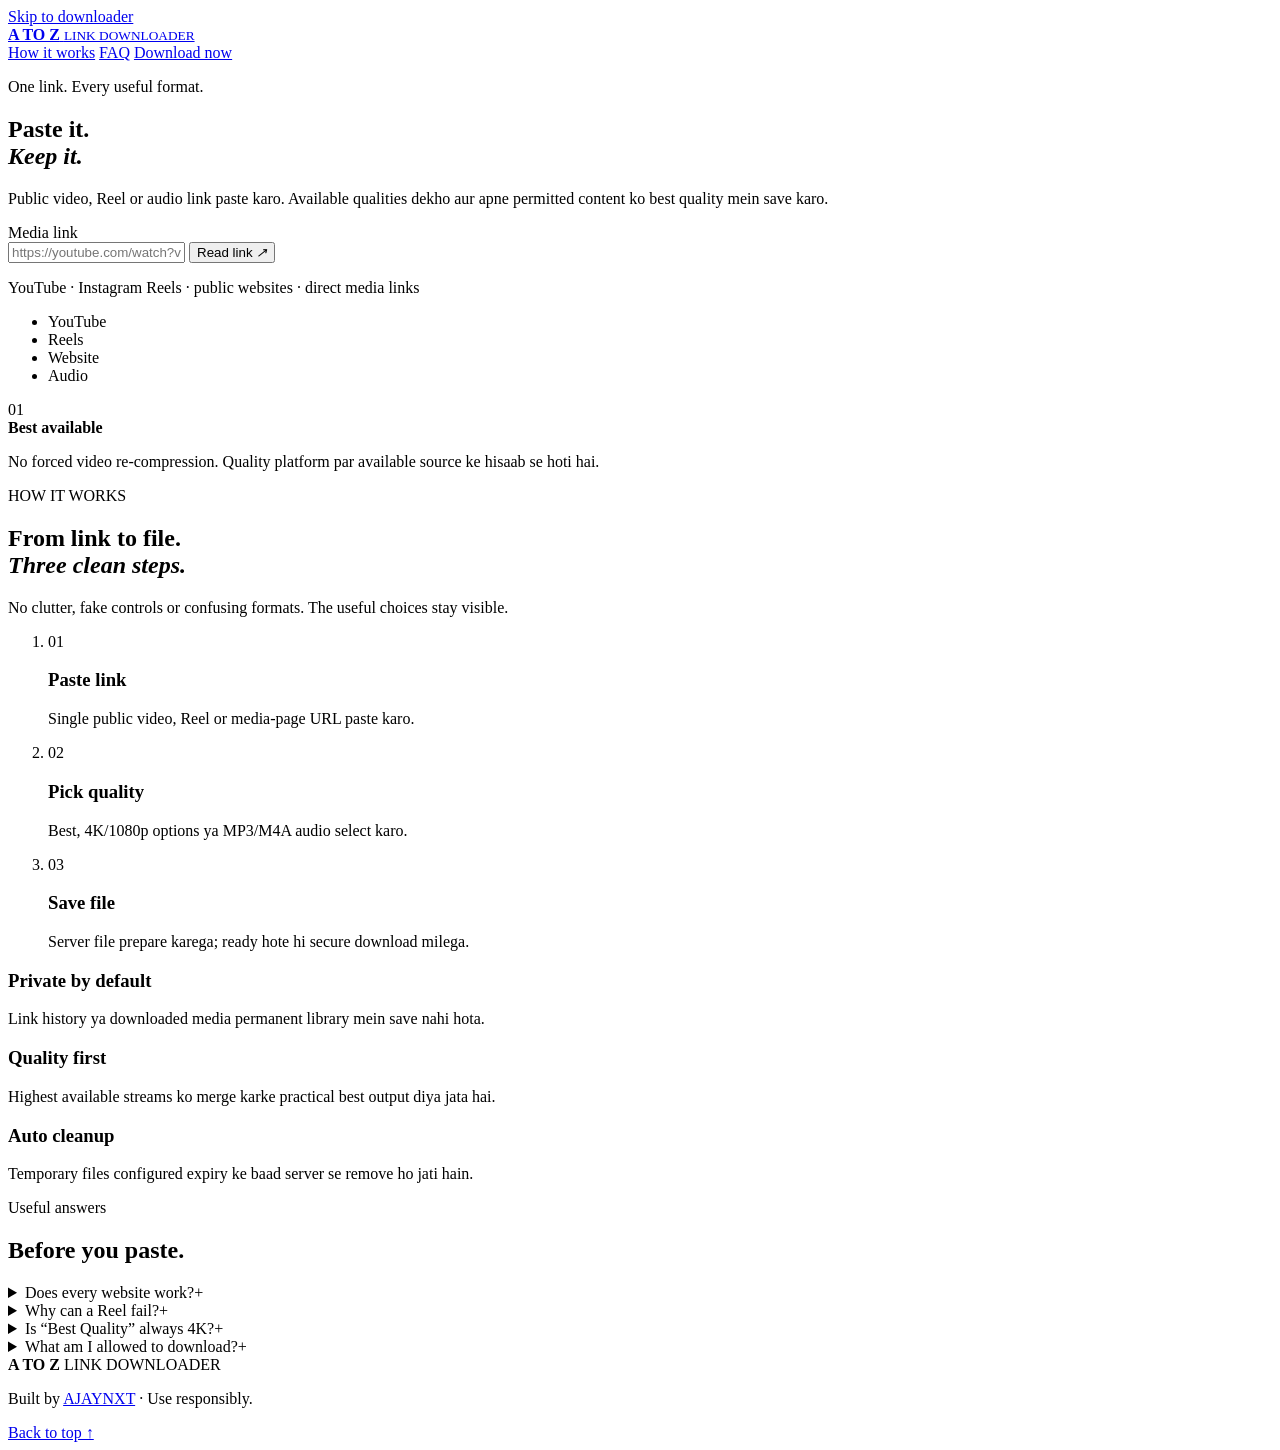
==== app/static/index.html @ 5144603d "Add files via upload" ====
<!doctype html>
<html lang="en">
  <head>
    <meta charset="utf-8">
    <meta name="viewport" content="width=device-width, initial-scale=1">
    <meta name="theme-color" content="#f4f0e8">
    <meta name="description" content="Analyze public media links and save permitted videos, Reels, or audio in the best available quality.">
    <title>A TO Z Link Downloader — Best Quality Media</title>
    <link rel="icon" href="/favicon.svg" type="image/svg+xml">
    <link rel="stylesheet" href="/styles.css">
    <script src="/app.js" defer></script>
  </head>
  <body>
    <a class="skip-link" href="#main">Skip to downloader</a>

    <header class="site-header">
      <a class="brand" href="/" aria-label="A TO Z Link Downloader home">
        <span class="brand-mark" aria-hidden="true"><span></span></span>
        <span class="brand-copy">
          <strong>A TO Z</strong>
          <small>LINK DOWNLOADER</small>
        </span>
      </a>
      <nav aria-label="Main navigation">
        <a href="#how">How it works</a>
        <a href="#faq">FAQ</a>
        <a class="nav-cta" href="#downloader">Download now</a>
      </nav>
    </header>

    <main id="main">
      <section class="hero" id="downloader">
        <div class="hero-copy">
          <p class="eyebrow"><span></span> One link. Every useful format.</p>
          <h1>Paste it.<br><em>Keep it.</em></h1>
          <p class="hero-intro">Public video, Reel or audio link paste karo. Available qualities dekho aur apne permitted content ko best quality mein save karo.</p>

          <form class="link-form" id="link-form" novalidate>
            <label for="media-url">Media link</label>
            <div class="input-shell">
              <span class="link-symbol" aria-hidden="true"></span>
              <input id="media-url" name="url" type="url" inputmode="url" autocomplete="url" maxlength="2048" placeholder="https://youtube.com/watch?v=..." required>
              <button class="analyze-button" id="analyze-button" type="submit">
                <span>Read link</span>
                <i aria-hidden="true">↗</i>
              </button>
            </div>
            <p class="field-help">YouTube · Instagram Reels · public websites · direct media links</p>
            <p class="form-error" id="form-error" role="alert" hidden></p>
          </form>

          <ul class="platform-row" aria-label="Common link types">
            <li><span class="platform-dot youtube"></span>YouTube</li>
            <li><span class="platform-dot instagram"></span>Reels</li>
            <li><span class="platform-dot web"></span>Website</li>
            <li><span class="platform-dot audio"></span>Audio</li>
          </ul>
        </div>

        <aside class="quality-note" aria-label="Quality promise">
          <span class="quality-number">01</span>
          <div>
            <strong>Best available</strong>
            <p>No forced video re-compression. Quality platform par available source ke hisaab se hoti hai.</p>
          </div>
        </aside>
      </section>

      <section class="result-section" id="result" aria-labelledby="result-title" hidden>
        <div class="section-label"><span>LINK READ</span><b></b></div>
        <div class="result-grid">
          <article class="media-card">
            <div class="thumbnail-wrap">
              <img id="media-thumbnail" alt="" referrerpolicy="no-referrer" hidden>
              <div class="thumbnail-fallback" id="thumbnail-fallback" aria-hidden="true">
                <span class="fallback-play"></span>
              </div>
              <span class="source-badge" id="source-badge">Media</span>
              <span class="duration-badge" id="duration-badge" hidden></span>
            </div>
            <div class="media-copy">
              <p id="media-creator">Public media</p>
              <h2 id="result-title">Media title</h2>
            </div>
          </article>

          <div class="quality-panel">
            <div class="panel-heading">
              <div>
                <p>CHOOSE OUTPUT</p>
                <h3>Quality &amp; format</h3>
              </div>
              <span class="quality-seal">HQ</span>
            </div>

            <div class="format-tabs" role="tablist" aria-label="Output type">
              <button id="video-tab" type="button" role="tab" aria-selected="true">Video</button>
              <button id="audio-tab" type="button" role="tab" aria-selected="false">Audio</button>
            </div>

            <div class="format-options" id="format-options" role="radiogroup" aria-label="Available qualities"></div>

            <label class="rights-check">
              <input id="rights-confirmed" type="checkbox">
              <span>I own this content or have permission to download it.</span>
            </label>

            <button class="download-button" id="download-button" type="button">
              <span>Download selected</span>
              <i aria-hidden="true">↓</i>
            </button>
            <p class="panel-error" id="download-error" role="alert" hidden></p>
          </div>
        </div>
      </section>

      <section class="job-section" id="job-section" aria-labelledby="job-title" hidden>
        <div class="job-copy">
          <p class="eyebrow"><span></span> Preparing your file</p>
          <h2 id="job-title">Best quality,<br>coming through.</h2>
        </div>
        <div class="job-status" aria-live="polite">
          <div class="job-status-head">
            <span id="job-message">Queue mein add ho gaya</span>
            <strong id="job-percent">0%</strong>
          </div>
          <progress id="job-progress" max="100" value="0">0%</progress>
          <p>Is page ko file ready hone tak open rakhein.</p>
          <a class="ready-button" id="ready-button" href="#" download hidden>
            <span>Save file</span><i aria-hidden="true">↓</i>
          </a>
        </div>
      </section>

      <section class="how-section" id="how" aria-labelledby="how-title">
        <div class="section-label light"><span>HOW IT WORKS</span><b></b></div>
        <div class="how-heading">
          <h2 id="how-title">From link to file.<br><em>Three clean steps.</em></h2>
          <p>No clutter, fake controls or confusing formats. The useful choices stay visible.</p>
        </div>
        <ol class="steps">
          <li>
            <span>01</span>
            <h3>Paste link</h3>
            <p>Single public video, Reel or media-page URL paste karo.</p>
          </li>
          <li>
            <span>02</span>
            <h3>Pick quality</h3>
            <p>Best, 4K/1080p options ya MP3/M4A audio select karo.</p>
          </li>
          <li>
            <span>03</span>
            <h3>Save file</h3>
            <p>Server file prepare karega; ready hote hi secure download milega.</p>
          </li>
        </ol>
      </section>

      <section class="trust-section" aria-label="Product principles">
        <div>
          <span class="trust-icon shield" aria-hidden="true"></span>
          <h3>Private by default</h3>
          <p>Link history ya downloaded media permanent library mein save nahi hota.</p>
        </div>
        <div>
          <span class="trust-icon spark" aria-hidden="true"></span>
          <h3>Quality first</h3>
          <p>Highest available streams ko merge karke practical best output diya jata hai.</p>
        </div>
        <div>
          <span class="trust-icon clock" aria-hidden="true"></span>
          <h3>Auto cleanup</h3>
          <p>Temporary files configured expiry ke baad server se remove ho jati hain.</p>
        </div>
      </section>

      <section class="faq-section" id="faq" aria-labelledby="faq-title">
        <div class="faq-heading">
          <p class="eyebrow"><span></span> Useful answers</p>
          <h2 id="faq-title">Before you paste.</h2>
        </div>
        <div class="faq-list">
          <details>
            <summary>Does every website work?<span>+</span></summary>
            <p>Thousands of public sites and generic embedded media can work, but private/login-only, DRM-protected, expired or platform-blocked links may not.</p>
          </details>
          <details>
            <summary>Why can a Reel fail?<span>+</span></summary>
            <p>Instagram and similar platforms frequently change access rules. A public single-Reel link works best; login-only content is intentionally not accessed.</p>
          </details>
          <details>
            <summary>Is “Best Quality” always 4K?<span>+</span></summary>
            <p>No. It selects the highest quality actually offered for that media. If the source is 1080p, the output cannot truthfully become native 4K.</p>
          </details>
          <details>
            <summary>What am I allowed to download?<span>+</span></summary>
            <p>Only content you own, have permission to use, or are otherwise legally entitled to download. Platform terms and local law still apply.</p>
          </details>
        </div>
      </section>
    </main>

    <footer>
      <div class="footer-brand">
        <strong>A TO Z</strong>
        <span>LINK DOWNLOADER</span>
      </div>
      <p>Built by <a href="https://ajaynxt.com" rel="noopener noreferrer">AJAYNXT</a> · Use responsibly.</p>
      <a href="#downloader">Back to top ↑</a>
    </footer>
  </body>
</html>
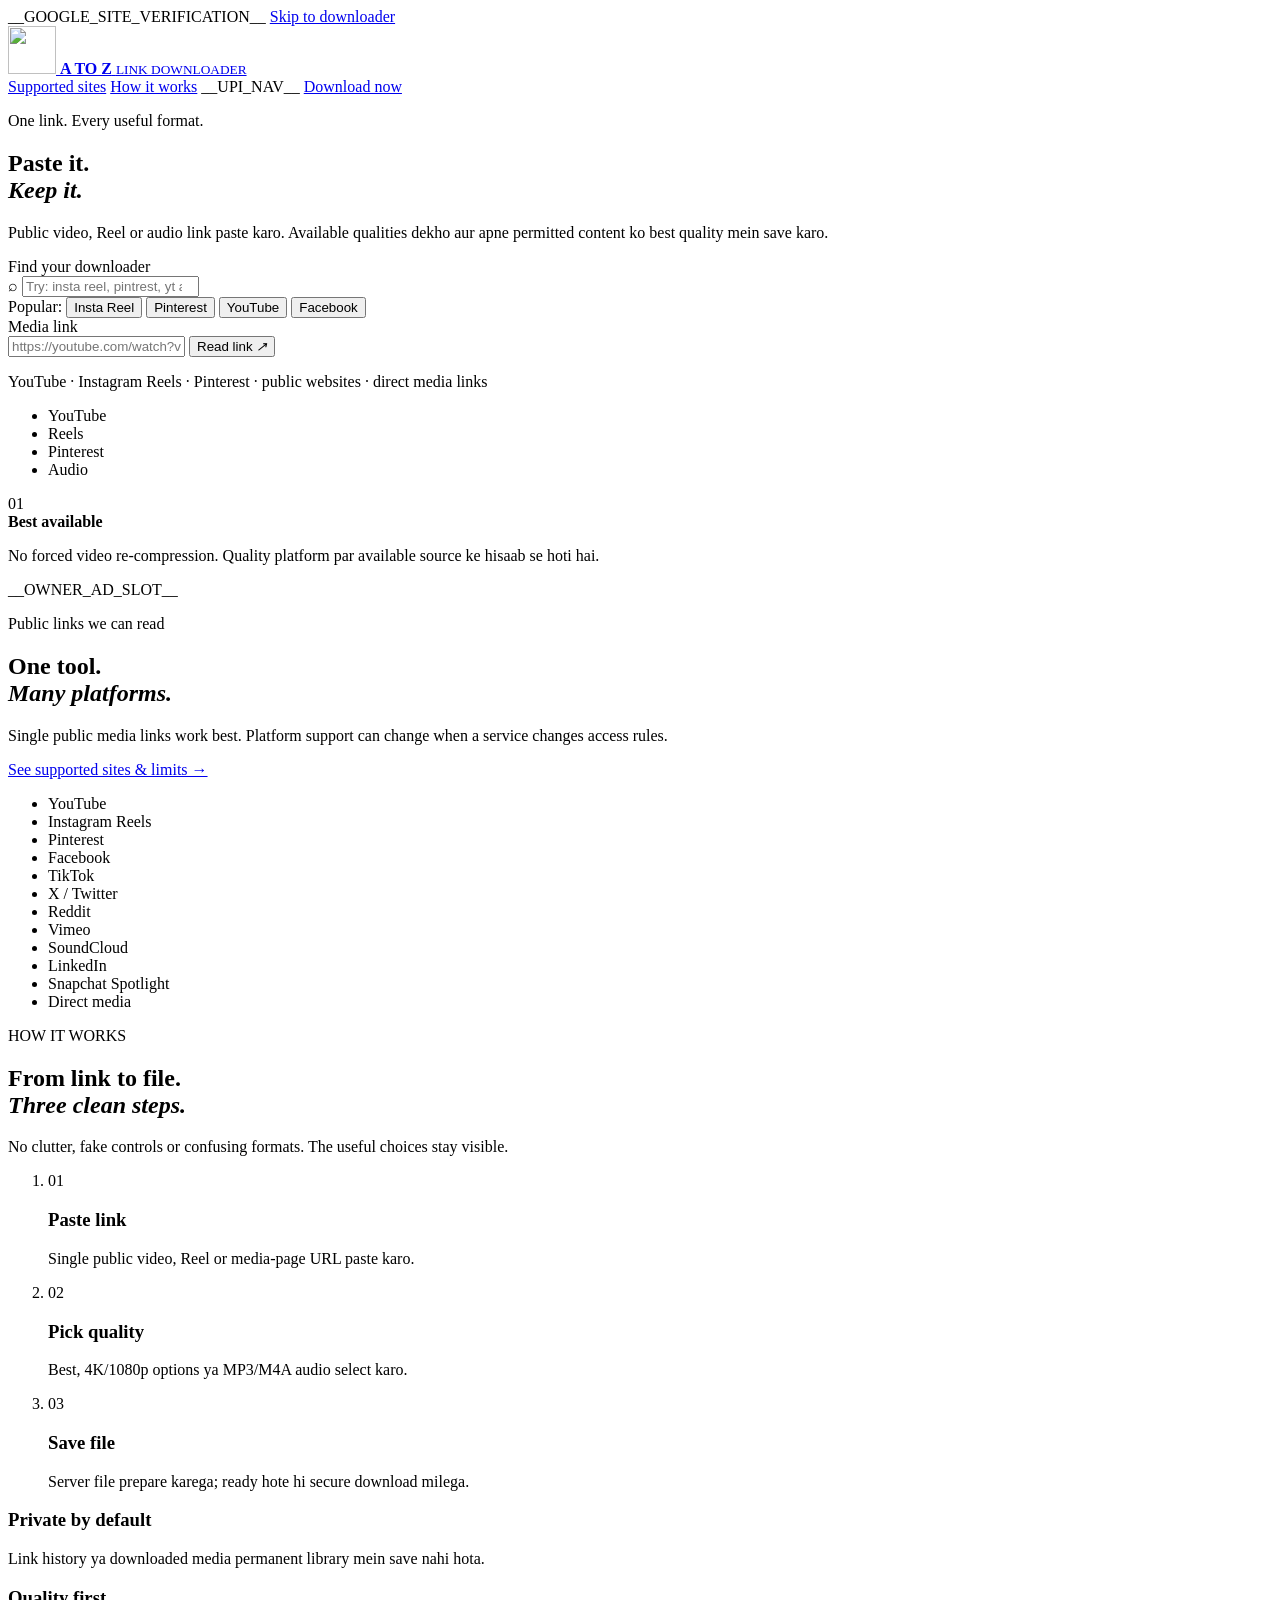
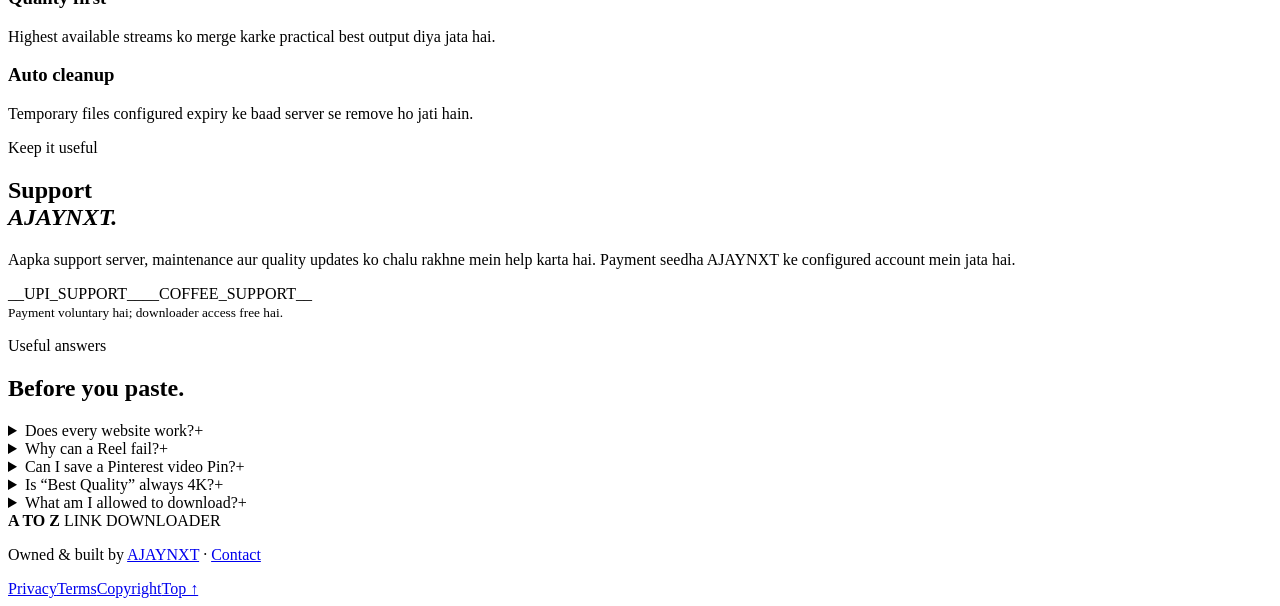
==== commit f2fee339: "Add files via upload" ====
--- a/app/static/index.html
+++ b/app/static/index.html
@@ -1,29 +1,50 @@
 <!doctype html>
-<html lang="en">
+<html lang="en-IN">
   <head>
     <meta charset="utf-8">
     <meta name="viewport" content="width=device-width, initial-scale=1">
     <meta name="theme-color" content="#f4f0e8">
-    <meta name="description" content="Analyze public media links and save permitted videos, Reels, or audio in the best available quality.">
-    <title>A TO Z Link Downloader — Best Quality Media</title>
+    <meta name="description" content="Save permitted public videos, Pinterest Pins, Reels and audio in the best available quality with AJAYNXT's free A TO Z Link Downloader.">
+    <meta name="robots" content="index,follow,max-image-preview:large,max-snippet:-1,max-video-preview:-1">
+    <meta name="author" content="AJAYNXT">
+    <meta name="application-name" content="A TO Z Link Downloader">
+    __GOOGLE_SITE_VERIFICATION__
+    <link rel="canonical" href="__CANONICAL_URL__">
+    <link rel="alternate" hreflang="en-IN" href="__CANONICAL_URL__">
+    <link rel="alternate" hreflang="x-default" href="__CANONICAL_URL__">
+    <meta property="og:type" content="website">
+    <meta property="og:site_name" content="A TO Z Link Downloader">
+    <meta property="og:title" content="A TO Z Link Downloader – Video, Reel &amp; Audio">
+    <meta property="og:description" content="One public link. Best available permitted video or audio quality.">
+    <meta property="og:url" content="__CANONICAL_URL__">
+    <meta property="og:image" content="__PUBLIC_BASE_URL__/social-cover.png">
+    <meta property="og:image:width" content="1200">
+    <meta property="og:image:height" content="630">
+    <meta name="twitter:card" content="summary_large_image">
+    <meta name="twitter:title" content="A TO Z Link Downloader by AJAYNXT">
+    <meta name="twitter:description" content="Save permitted public videos, Reels and audio in the best available quality.">
+    <meta name="twitter:image" content="__PUBLIC_BASE_URL__/social-cover.png">
+    <title>A TO Z Link Downloader – Video, Reel &amp; Audio | AJAYNXT</title>
     <link rel="icon" href="/favicon.svg" type="image/svg+xml">
     <link rel="stylesheet" href="/styles.css">
     <script src="/app.js" defer></script>
+    <script type="application/ld+json">__SCHEMA_JSON__</script>
   </head>
   <body>
     <a class="skip-link" href="#main">Skip to downloader</a>
 
     <header class="site-header">
       <a class="brand" href="/" aria-label="A TO Z Link Downloader home">
-        <span class="brand-mark" aria-hidden="true"><span></span></span>
+        <span class="brand-mark" aria-hidden="true"><img src="/ajaynxt-panther-logo.jpeg" alt="" width="48" height="48"></span>
         <span class="brand-copy">
           <strong>A TO Z</strong>
           <small>LINK DOWNLOADER</small>
         </span>
       </a>
       <nav aria-label="Main navigation">
+        <a href="/supported-sites">Supported sites</a>
         <a href="#how">How it works</a>
-        <a href="#faq">FAQ</a>
+        __UPI_NAV__
         <a class="nav-cta" href="#downloader">Download now</a>
       </nav>
     </header>
@@ -34,6 +55,23 @@
           <p class="eyebrow"><span></span> One link. Every useful format.</p>
           <h1>Paste it.<br><em>Keep it.</em></h1>
           <p class="hero-intro">Public video, Reel or audio link paste karo. Available qualities dekho aur apne permitted content ko best quality mein save karo.</p>
+
+          <div class="service-finder" aria-labelledby="service-finder-label">
+            <label id="service-finder-label" for="service-query">Find your downloader</label>
+            <div class="service-search-shell">
+              <span aria-hidden="true">⌕</span>
+              <input id="service-query" type="search" role="combobox" autocomplete="off" spellcheck="false" aria-autocomplete="list" aria-controls="service-suggestions" aria-expanded="false" placeholder="Try: insta reel, pintrest, yt audio…">
+            </div>
+            <div class="service-suggestions" id="service-suggestions" role="listbox" aria-label="Matching downloader suggestions" hidden></div>
+            <div class="popular-searches" aria-label="Popular searches">
+              <span>Popular:</span>
+              <button type="button" data-service-key="instagram">Insta Reel</button>
+              <button type="button" data-service-key="pinterest">Pinterest</button>
+              <button type="button" data-service-key="youtube">YouTube</button>
+              <button type="button" data-service-key="facebook">Facebook</button>
+            </div>
+            <p class="service-selected" id="service-selected" role="status" hidden></p>
+          </div>
 
           <form class="link-form" id="link-form" novalidate>
             <label for="media-url">Media link</label>
@@ -45,14 +83,14 @@
                 <i aria-hidden="true">↗</i>
               </button>
             </div>
-            <p class="field-help">YouTube · Instagram Reels · public websites · direct media links</p>
+            <p class="field-help">YouTube · Instagram Reels · Pinterest · public websites · direct media links</p>
             <p class="form-error" id="form-error" role="alert" hidden></p>
           </form>
 
           <ul class="platform-row" aria-label="Common link types">
             <li><span class="platform-dot youtube"></span>YouTube</li>
             <li><span class="platform-dot instagram"></span>Reels</li>
-            <li><span class="platform-dot web"></span>Website</li>
+            <li><span class="platform-dot web"></span>Pinterest</li>
             <li><span class="platform-dot audio"></span>Audio</li>
           </ul>
         </div>
@@ -64,6 +102,22 @@
             <p>No forced video re-compression. Quality platform par available source ke hisaab se hoti hai.</p>
           </div>
         </aside>
+      </section>
+
+      __OWNER_AD_SLOT__
+
+      <section class="platform-section" aria-labelledby="platform-title">
+        <div class="platform-heading">
+          <p class="eyebrow"><span></span> Public links we can read</p>
+          <h2 id="platform-title">One tool.<br><em>Many platforms.</em></h2>
+          <p>Single public media links work best. Platform support can change when a service changes access rules.</p>
+          <a href="/supported-sites">See supported sites &amp; limits →</a>
+        </div>
+        <ul class="platform-cloud">
+          <li>YouTube</li><li>Instagram Reels</li><li>Pinterest</li><li>Facebook</li>
+          <li>TikTok</li><li>X / Twitter</li><li>Reddit</li><li>Vimeo</li>
+          <li>SoundCloud</li><li>LinkedIn</li><li>Snapchat Spotlight</li><li>Direct media</li>
+        </ul>
       </section>
 
       <section class="result-section" id="result" aria-labelledby="result-title" hidden>
@@ -175,6 +229,18 @@
         </div>
       </section>
 
+      <section class="support-section" id="support" aria-labelledby="support-title">
+        <div>
+          <p class="eyebrow"><span></span> Keep it useful</p>
+          <h2 id="support-title">Support<br><em>AJAYNXT.</em></h2>
+        </div>
+        <div class="support-card">
+          <p>Aapka support server, maintenance aur quality updates ko chalu rakhne mein help karta hai. Payment seedha AJAYNXT ke configured account mein jata hai.</p>
+          <div class="support-actions">__UPI_SUPPORT____COFFEE_SUPPORT__</div>
+          <small>Payment voluntary hai; downloader access free hai.</small>
+        </div>
+      </section>
+
       <section class="faq-section" id="faq" aria-labelledby="faq-title">
         <div class="faq-heading">
           <p class="eyebrow"><span></span> Useful answers</p>
@@ -188,6 +254,10 @@
           <details>
             <summary>Why can a Reel fail?<span>+</span></summary>
             <p>Instagram and similar platforms frequently change access rules. A public single-Reel link works best; login-only content is intentionally not accessed.</p>
+          </details>
+          <details>
+            <summary>Can I save a Pinterest video Pin?<span>+</span></summary>
+            <p>A public single-Pin URL can work when the Pin exposes downloadable media. Private boards, login-only Pins and whole-board downloads are not supported.</p>
           </details>
           <details>
             <summary>Is “Best Quality” always 4K?<span>+</span></summary>
@@ -206,8 +276,8 @@
         <strong>A TO Z</strong>
         <span>LINK DOWNLOADER</span>
       </div>
-      <p>Built by <a href="https://ajaynxt.com" rel="noopener noreferrer">AJAYNXT</a> · Use responsibly.</p>
-      <a href="#downloader">Back to top ↑</a>
+      <p>Owned &amp; built by <a href="https://ajaynxt.com" rel="noopener noreferrer">AJAYNXT</a> · <a href="mailto:__CONTACT_EMAIL__">Contact</a></p>
+      <nav class="footer-links" aria-label="Legal links"><a href="/privacy">Privacy</a><a href="/terms">Terms</a><a href="/copyright">Copyright</a><a href="#downloader">Top ↑</a></nav>
     </footer>
   </body>
 </html>
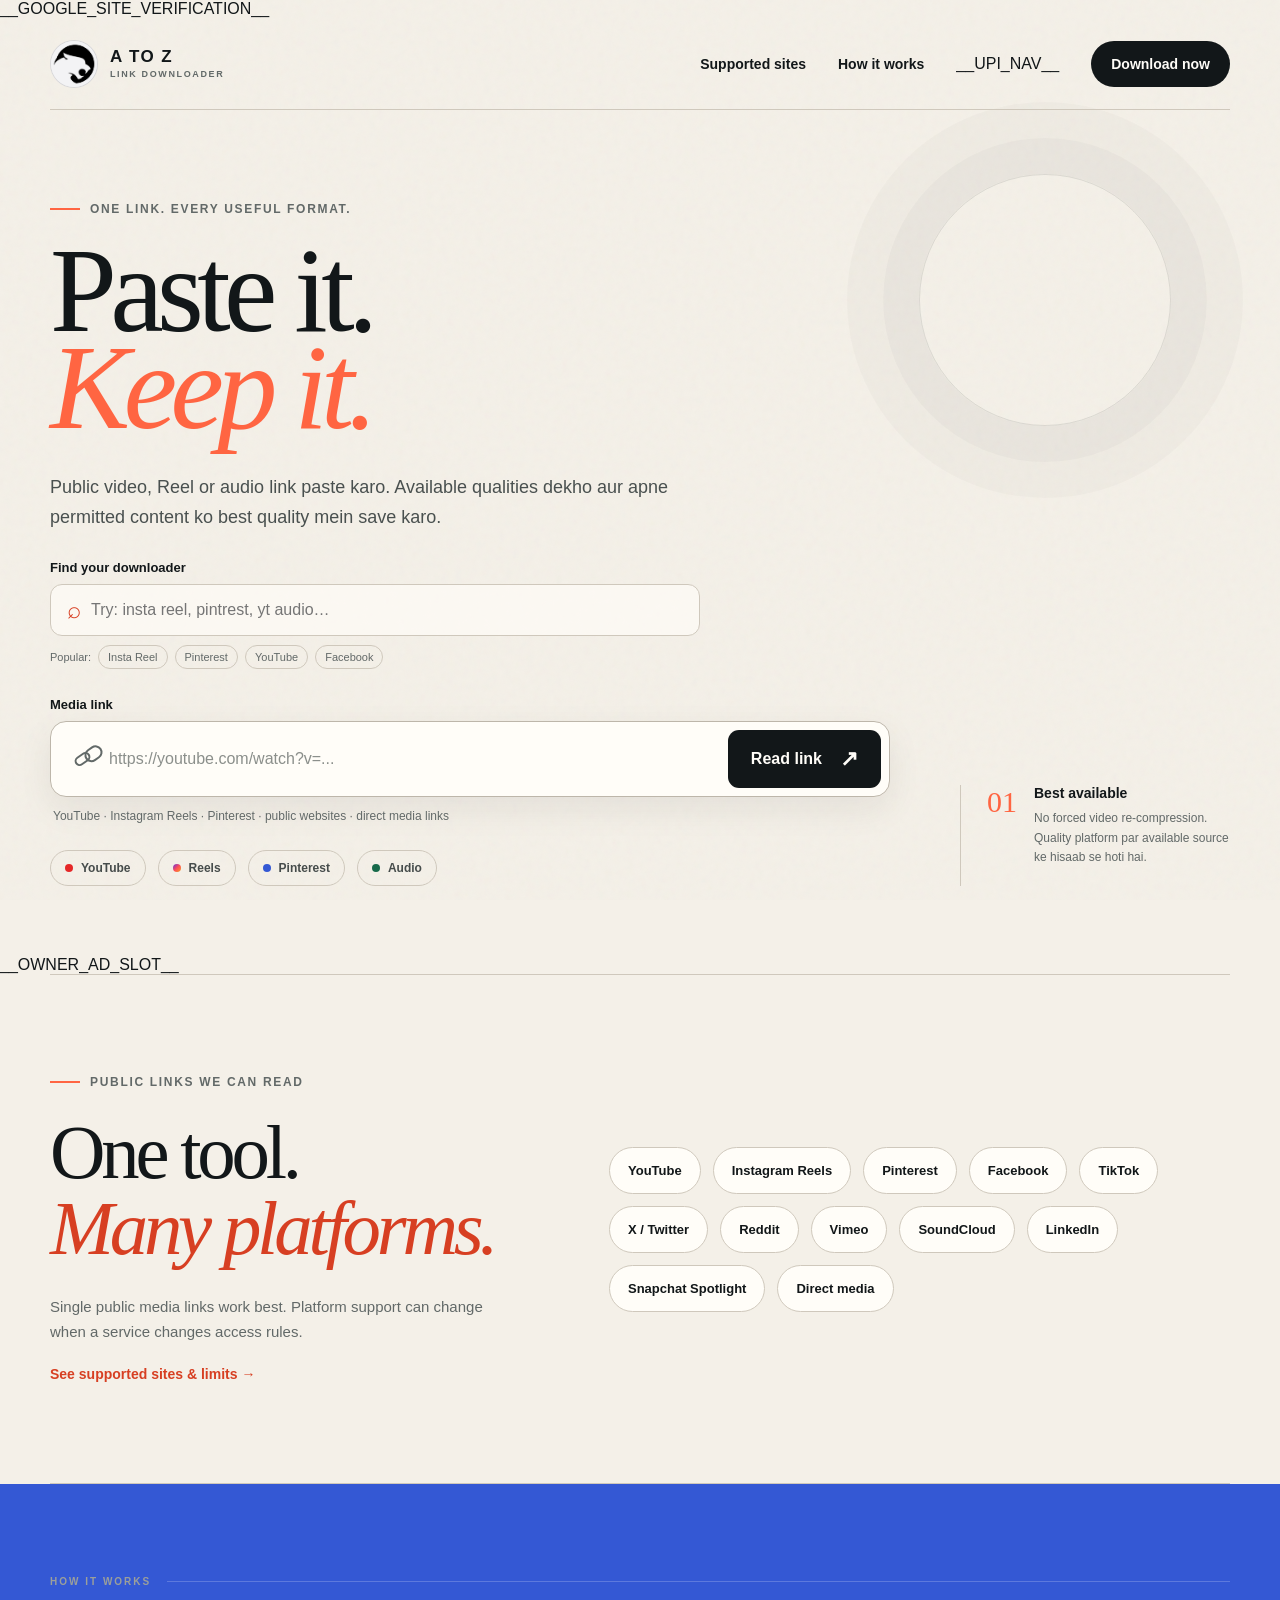
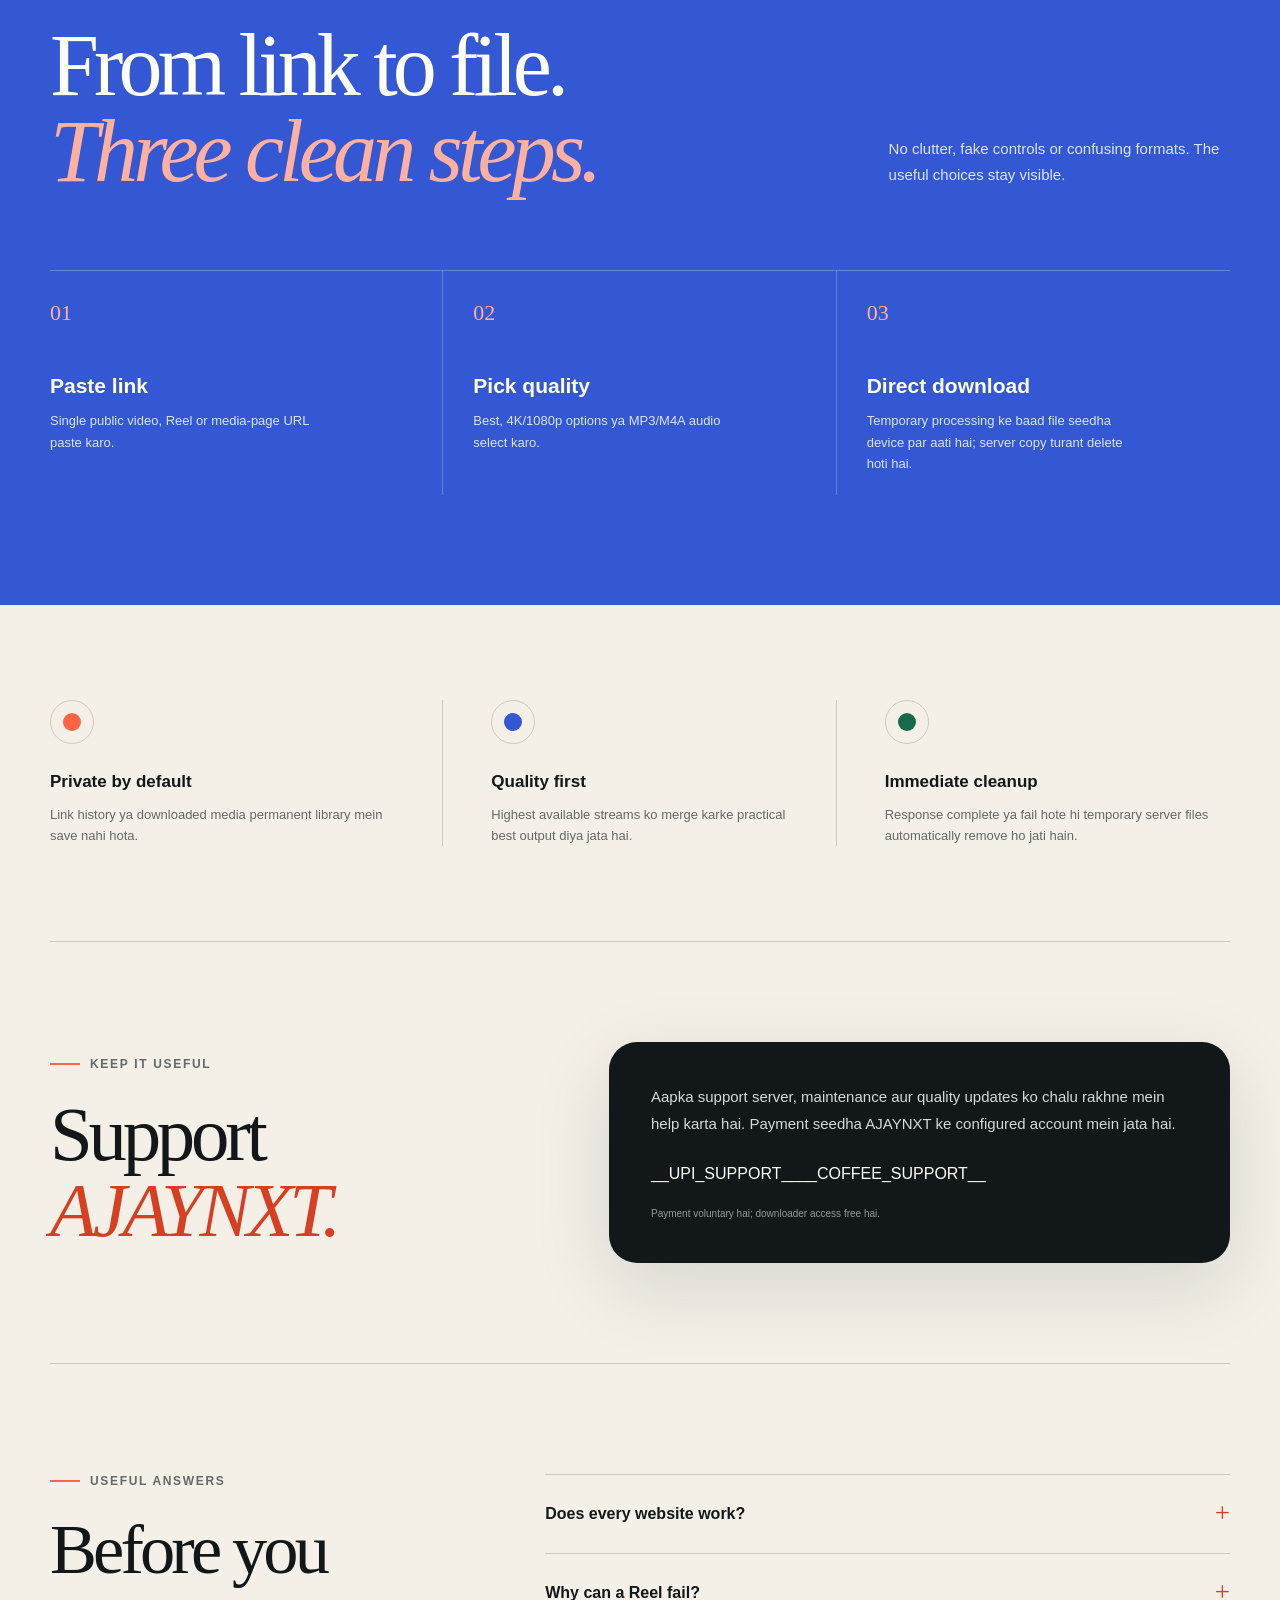
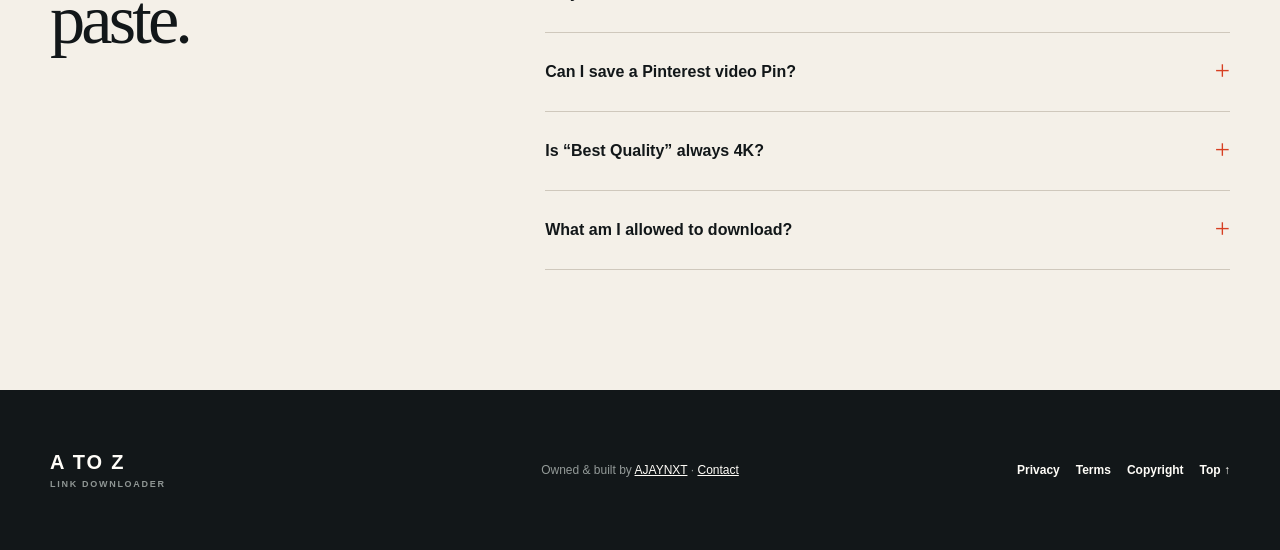
==== commit 103618d1: "Ship direct no-storage downloader and GitHub Pages root" ====
--- a/app/static/index.html
+++ b/app/static/index.html
@@ -8,6 +8,7 @@
     <meta name="robots" content="index,follow,max-image-preview:large,max-snippet:-1,max-video-preview:-1">
     <meta name="author" content="AJAYNXT">
     <meta name="application-name" content="A TO Z Link Downloader">
+    <meta name="api-base-url" content="__API_BASE_URL__">
     __GOOGLE_SITE_VERIFICATION__
     <link rel="canonical" href="__CANONICAL_URL__">
     <link rel="alternate" hreflang="en-IN" href="__CANONICAL_URL__">
@@ -170,19 +171,16 @@
 
       <section class="job-section" id="job-section" aria-labelledby="job-title" hidden>
         <div class="job-copy">
-          <p class="eyebrow"><span></span> Preparing your file</p>
-          <h2 id="job-title">Best quality,<br>coming through.</h2>
+          <p class="eyebrow"><span></span> Direct to your device</p>
+          <h2 id="job-title">Prepared once.<br><em>Stored nowhere.</em></h2>
         </div>
         <div class="job-status" aria-live="polite">
           <div class="job-status-head">
-            <span id="job-message">Queue mein add ho gaya</span>
-            <strong id="job-percent">0%</strong>
-          </div>
-          <progress id="job-progress" max="100" value="0">0%</progress>
-          <p>Is page ko file ready hone tak open rakhein.</p>
-          <a class="ready-button" id="ready-button" href="#" download hidden>
-            <span>Save file</span><i aria-hidden="true">↓</i>
-          </a>
+            <span id="job-message">Temporary processing start ho rahi hai</span>
+            <strong id="job-percent">DIRECT</strong>
+          </div>
+          <progress id="job-progress" max="100">Preparing direct download</progress>
+          <p>File temporary process hokar seedha browser mein aati hai. Link, history ya media cloud library mein save nahi hota.</p>
         </div>
       </section>
 
@@ -205,8 +203,8 @@
           </li>
           <li>
             <span>03</span>
-            <h3>Save file</h3>
-            <p>Server file prepare karega; ready hote hi secure download milega.</p>
+            <h3>Direct download</h3>
+            <p>Temporary processing ke baad file seedha device par aati hai; server copy turant delete hoti hai.</p>
           </li>
         </ol>
       </section>
@@ -224,8 +222,8 @@
         </div>
         <div>
           <span class="trust-icon clock" aria-hidden="true"></span>
-          <h3>Auto cleanup</h3>
-          <p>Temporary files configured expiry ke baad server se remove ho jati hain.</p>
+          <h3>Immediate cleanup</h3>
+          <p>Response complete ya fail hote hi temporary server files automatically remove ho jati hain.</p>
         </div>
       </section>
 
--- a/styles.css
+++ b/styles.css
@@ -0,0 +1,1435 @@
+:root {
+  --paper: #f4f0e8;
+  --paper-deep: #e8e1d5;
+  --ink: #121719;
+  --muted: #626968;
+  --line: #cfc8bc;
+  --accent: #ff6542;
+  --accent-dark: #d73f22;
+  --blue: #3458d4;
+  --white: #fffdf8;
+  --success: #176a4a;
+  --danger: #a52e22;
+  --radius-sm: 8px;
+  --radius-md: 16px;
+  --radius-lg: 28px;
+  --shadow: 0 24px 80px rgba(19, 24, 25, 0.12);
+  --container: min(1180px, calc(100% - 40px));
+}
+
+* {
+  box-sizing: border-box;
+}
+
+html {
+  scroll-behavior: smooth;
+}
+
+body {
+  margin: 0;
+  color: var(--ink);
+  background: var(--paper);
+  font-family: Inter, ui-sans-serif, -apple-system, BlinkMacSystemFont, "Segoe UI", sans-serif;
+  -webkit-font-smoothing: antialiased;
+}
+
+body::before {
+  position: fixed;
+  z-index: -1;
+  inset: 0;
+  content: "";
+  pointer-events: none;
+  opacity: 0.045;
+  background-image: url("data:image/svg+xml,%3Csvg viewBox='0 0 140 140' xmlns='http://www.w3.org/2000/svg'%3E%3Cfilter id='n'%3E%3CfeTurbulence type='fractalNoise' baseFrequency='.9' numOctaves='3' stitchTiles='stitch'/%3E%3C/filter%3E%3Crect width='100%25' height='100%25' filter='url(%23n)' opacity='.8'/%3E%3C/svg%3E");
+}
+
+[hidden] {
+  display: none !important;
+}
+
+a {
+  color: inherit;
+}
+
+button,
+input {
+  font: inherit;
+}
+
+button,
+a {
+  -webkit-tap-highlight-color: transparent;
+}
+
+:focus-visible {
+  outline: 3px solid var(--blue);
+  outline-offset: 4px;
+}
+
+::selection {
+  color: var(--ink);
+  background: #ffd2c7;
+}
+
+.skip-link {
+  position: fixed;
+  z-index: 50;
+  top: 12px;
+  left: 12px;
+  padding: 12px 18px;
+  color: var(--white);
+  background: var(--ink);
+  border-radius: var(--radius-sm);
+  transform: translateY(-160%);
+}
+
+.skip-link:focus {
+  transform: translateY(0);
+}
+
+.site-header {
+  width: var(--container);
+  min-height: 92px;
+  margin: 0 auto;
+  display: flex;
+  align-items: center;
+  justify-content: space-between;
+  border-bottom: 1px solid var(--line);
+}
+
+.brand {
+  display: inline-flex;
+  gap: 12px;
+  align-items: center;
+  text-decoration: none;
+}
+
+.brand-mark {
+  position: relative;
+  width: 48px;
+  height: 48px;
+  display: grid;
+  place-items: center;
+  overflow: hidden;
+  flex: 0 0 auto;
+  background: #f4f4f5;
+  border: 1px solid rgba(18, 23, 25, .12);
+  border-radius: 50%;
+}
+
+.brand-mark img {
+  width: 100%;
+  height: 100%;
+  display: block;
+  object-fit: cover;
+  transform: scale(1.42);
+}
+
+.brand-copy {
+  display: grid;
+  line-height: 1;
+}
+
+.brand-copy strong {
+  font-size: 17px;
+  letter-spacing: 0.08em;
+}
+
+.brand-copy small {
+  margin-top: 5px;
+  color: var(--muted);
+  font-size: 9px;
+  font-weight: 750;
+  letter-spacing: 0.18em;
+}
+
+.site-header nav {
+  display: flex;
+  gap: 32px;
+  align-items: center;
+}
+
+.site-header nav a {
+  font-size: 14px;
+  font-weight: 650;
+  text-decoration: none;
+}
+
+.site-header nav a:not(.nav-cta):hover {
+  color: var(--accent-dark);
+}
+
+.nav-cta {
+  min-height: 46px;
+  padding: 0 20px;
+  display: inline-flex;
+  align-items: center;
+  color: var(--white);
+  background: var(--ink);
+  border-radius: 999px;
+}
+
+.nav-cta:hover {
+  background: var(--accent-dark);
+}
+
+.support-nav {
+  color: var(--accent-dark);
+  white-space: nowrap;
+}
+
+.owner-ad {
+  width: var(--container);
+  margin: 0 auto 72px;
+  padding: 20px 24px;
+  display: grid;
+  grid-template-columns: auto 1fr auto;
+  gap: 24px;
+  align-items: center;
+  color: var(--white);
+  background: var(--blue);
+  border-radius: var(--radius-md);
+}
+
+.owner-ad > span { font-size: 10px; font-weight: 850; letter-spacing: .14em; }
+.owner-ad strong { display: block; font-size: 16px; }
+.owner-ad p { margin: 4px 0 0; color: #e5e9ff; font-size: 12px; }
+.owner-ad a { padding: 12px 16px; color: var(--ink); background: var(--white); border-radius: 999px; font-size: 12px; font-weight: 780; text-decoration: none; white-space: nowrap; }
+
+.hero {
+  position: relative;
+  width: var(--container);
+  min-height: 710px;
+  margin: 0 auto;
+  padding: 92px 0 70px;
+  display: grid;
+  grid-template-columns: minmax(0, 840px) minmax(220px, 1fr);
+  gap: 70px;
+  align-items: end;
+}
+
+.hero::after {
+  position: absolute;
+  top: 64px;
+  right: 5%;
+  z-index: -1;
+  width: 250px;
+  height: 250px;
+  content: "";
+  border: 1px solid rgba(18, 23, 25, 0.1);
+  border-radius: 50%;
+  box-shadow: 0 0 0 36px rgba(18, 23, 25, 0.025), 0 0 0 72px rgba(18, 23, 25, 0.018);
+}
+
+.eyebrow {
+  margin: 0 0 26px;
+  display: flex;
+  gap: 10px;
+  align-items: center;
+  color: var(--muted);
+  font-size: 12px;
+  font-weight: 780;
+  letter-spacing: 0.14em;
+  text-transform: uppercase;
+}
+
+.eyebrow span {
+  width: 30px;
+  height: 2px;
+  background: var(--accent);
+}
+
+.hero h1,
+.how-heading h2,
+.job-copy h2,
+.faq-heading h2 {
+  margin: 0;
+  font-family: Georgia, "Times New Roman", serif;
+  font-weight: 500;
+  letter-spacing: -0.055em;
+}
+
+.hero h1 {
+  max-width: 760px;
+  font-size: clamp(70px, 9.4vw, 136px);
+  line-height: 0.81;
+}
+
+.hero h1 em,
+.how-heading h2 em {
+  color: var(--accent);
+  font-weight: 500;
+}
+
+.hero-intro {
+  max-width: 650px;
+  margin: 36px 0 38px;
+  color: #49504f;
+  font-size: 18px;
+  line-height: 1.65;
+}
+
+.service-finder {
+  position: relative;
+  max-width: 650px;
+  margin: -10px 0 28px;
+}
+
+.service-finder > label {
+  display: block;
+  margin-bottom: 9px;
+  font-size: 13px;
+  font-weight: 750;
+}
+
+.service-search-shell {
+  min-height: 52px;
+  padding: 0 16px;
+  display: grid;
+  grid-template-columns: auto 1fr;
+  gap: 10px;
+  align-items: center;
+  background: rgba(255, 253, 248, .68);
+  border: 1px solid var(--line);
+  border-radius: 12px;
+}
+
+.service-search-shell:focus-within {
+  border-color: var(--blue);
+  box-shadow: 0 0 0 4px rgba(52, 88, 212, .1);
+}
+
+.service-search-shell > span { color: var(--accent-dark); font-size: 24px; line-height: 1; }
+
+.service-search-shell input {
+  width: 100%;
+  min-width: 0;
+  padding: 14px 0;
+  color: var(--ink);
+  background: transparent;
+  border: 0;
+  outline: 0;
+}
+
+.service-suggestions {
+  position: absolute;
+  z-index: 12;
+  top: 79px;
+  right: 0;
+  left: 0;
+  padding: 8px;
+  background: var(--white);
+  border: 1px solid var(--line);
+  border-radius: 14px;
+  box-shadow: var(--shadow);
+}
+
+.service-suggestion {
+  width: 100%;
+  padding: 12px 13px;
+  display: grid;
+  grid-template-columns: 1fr auto;
+  gap: 20px;
+  color: var(--ink);
+  text-align: left;
+  background: transparent;
+  border: 0;
+  border-radius: 9px;
+  cursor: pointer;
+}
+
+.service-suggestion:hover,
+.service-suggestion:focus-visible { background: var(--paper); }
+.service-suggestion > span { display: grid; gap: 3px; }
+.service-suggestion strong { font-size: 13px; }
+.service-suggestion small { color: var(--muted); }
+.service-suggestion mark { color: var(--accent-dark); background: transparent; font-size: 11px; font-weight: 750; }
+
+.popular-searches {
+  margin-top: 9px;
+  display: flex;
+  flex-wrap: wrap;
+  gap: 7px;
+  align-items: center;
+}
+
+.popular-searches span { color: var(--muted); font-size: 11px; }
+.popular-searches button {
+  padding: 5px 9px;
+  color: var(--muted);
+  background: transparent;
+  border: 1px solid var(--line);
+  border-radius: 999px;
+  font-size: 11px;
+  cursor: pointer;
+}
+
+.popular-searches button:hover { color: var(--accent-dark); border-color: var(--accent); }
+.service-selected { margin: 10px 0 0; color: var(--success); font-size: 12px; font-weight: 700; }
+.service-empty { margin: 0; padding: 14px; color: var(--muted); font-size: 12px; line-height: 1.55; }
+
+.link-form > label {
+  display: block;
+  margin-bottom: 9px;
+  font-size: 13px;
+  font-weight: 750;
+}
+
+.input-shell {
+  min-height: 76px;
+  padding: 8px 8px 8px 23px;
+  display: grid;
+  grid-template-columns: 22px 1fr auto;
+  gap: 13px;
+  align-items: center;
+  background: var(--white);
+  border: 1px solid #bdb6aa;
+  border-radius: var(--radius-md);
+  box-shadow: 0 12px 35px rgba(28, 32, 31, 0.07);
+  transition: border-color 160ms ease, box-shadow 160ms ease;
+}
+
+.input-shell:focus-within {
+  border-color: var(--blue);
+  box-shadow: 0 0 0 4px rgba(52, 88, 212, 0.12), 0 12px 35px rgba(28, 32, 31, 0.07);
+}
+
+.link-symbol {
+  position: relative;
+  width: 17px;
+  height: 10px;
+  border: 2px solid var(--muted);
+  border-radius: 10px;
+  transform: rotate(-35deg);
+}
+
+.link-symbol::after {
+  position: absolute;
+  top: -2px;
+  left: 9px;
+  width: 15px;
+  height: 10px;
+  content: "";
+  border: 2px solid var(--muted);
+  border-radius: 10px;
+}
+
+.input-shell input {
+  width: 100%;
+  min-width: 0;
+  padding: 12px 0;
+  color: var(--ink);
+  background: transparent;
+  border: 0;
+  outline: 0;
+  font-size: 16px;
+}
+
+.input-shell input::placeholder {
+  color: #8b8f8b;
+}
+
+.analyze-button,
+.download-button,
+.ready-button {
+  min-height: 58px;
+  padding: 0 23px;
+  display: inline-flex;
+  gap: 18px;
+  align-items: center;
+  justify-content: center;
+  color: var(--white);
+  background: var(--ink);
+  border: 0;
+  border-radius: 11px;
+  font-weight: 760;
+  cursor: pointer;
+  text-decoration: none;
+  transition: background 160ms ease, transform 160ms ease;
+}
+
+.analyze-button i,
+.download-button i,
+.ready-button i {
+  font-family: Georgia, serif;
+  font-size: 22px;
+  font-style: normal;
+}
+
+.analyze-button:hover,
+.download-button:hover,
+.ready-button:hover {
+  background: var(--accent-dark);
+  transform: translateY(-1px);
+}
+
+.analyze-button:disabled,
+.download-button:disabled {
+  opacity: 0.62;
+  cursor: wait;
+  transform: none;
+}
+
+.field-help,
+.form-error,
+.panel-error {
+  margin: 10px 3px 0;
+  color: var(--muted);
+  font-size: 12px;
+  line-height: 1.5;
+}
+
+.form-error,
+.panel-error {
+  color: var(--danger);
+  font-weight: 650;
+}
+
+.platform-row {
+  margin: 25px 0 0;
+  padding: 0;
+  display: flex;
+  flex-wrap: wrap;
+  gap: 12px;
+  list-style: none;
+}
+
+.platform-row li {
+  min-height: 36px;
+  padding: 0 14px;
+  display: inline-flex;
+  gap: 8px;
+  align-items: center;
+  color: #464c4b;
+  border: 1px solid var(--line);
+  border-radius: 999px;
+  font-size: 12px;
+  font-weight: 700;
+}
+
+.platform-dot {
+  width: 8px;
+  height: 8px;
+  background: var(--muted);
+  border-radius: 50%;
+}
+
+.platform-dot.youtube { background: #e52828; }
+.platform-dot.instagram { background: linear-gradient(135deg, #6532dc, #ff4d56, #f3a127); }
+.platform-dot.web { background: var(--blue); }
+.platform-dot.audio { background: var(--success); }
+
+.quality-note {
+  padding: 0 0 18px 26px;
+  display: grid;
+  grid-template-columns: auto 1fr;
+  gap: 17px;
+  border-left: 1px solid var(--line);
+}
+
+.quality-number {
+  color: var(--accent);
+  font-family: Georgia, serif;
+  font-size: 30px;
+}
+
+.quality-note strong {
+  display: block;
+  margin-bottom: 8px;
+  font-size: 14px;
+}
+
+.quality-note p {
+  margin: 0;
+  color: var(--muted);
+  font-size: 12px;
+  line-height: 1.65;
+}
+
+.result-section {
+  padding: 88px max(20px, calc((100% - 1180px) / 2)) 100px;
+  color: var(--white);
+  background: var(--ink);
+}
+
+.section-label {
+  margin-bottom: 36px;
+  display: grid;
+  grid-template-columns: auto 1fr;
+  gap: 16px;
+  align-items: center;
+}
+
+.section-label span {
+  color: #9b9f9b;
+  font-size: 10px;
+  font-weight: 800;
+  letter-spacing: 0.2em;
+}
+
+.section-label b {
+  height: 1px;
+  background: #373c3c;
+}
+
+.section-label.light b {
+  background: rgba(255, 255, 255, 0.2);
+}
+
+.result-grid {
+  display: grid;
+  grid-template-columns: 1.12fr 0.88fr;
+  gap: 62px;
+  align-items: start;
+}
+
+.media-card {
+  min-width: 0;
+}
+
+.thumbnail-wrap {
+  position: relative;
+  aspect-ratio: 16 / 9;
+  overflow: hidden;
+  background: #242a2b;
+  border-radius: 4px;
+}
+
+.thumbnail-wrap img {
+  width: 100%;
+  height: 100%;
+  display: block;
+  object-fit: cover;
+}
+
+.thumbnail-wrap::after {
+  position: absolute;
+  inset: 0;
+  content: "";
+  pointer-events: none;
+  background: linear-gradient(to top, rgba(10, 13, 14, 0.35), transparent 48%);
+}
+
+.thumbnail-fallback {
+  width: 100%;
+  height: 100%;
+  display: grid;
+  place-items: center;
+  background: radial-gradient(circle at 25% 20%, #394243, #202526 65%);
+}
+
+.fallback-play {
+  width: 72px;
+  height: 72px;
+  display: grid;
+  place-items: center;
+  border: 1px solid rgba(255, 255, 255, 0.35);
+  border-radius: 50%;
+}
+
+.fallback-play::after {
+  margin-left: 5px;
+  content: "";
+  border-top: 10px solid transparent;
+  border-bottom: 10px solid transparent;
+  border-left: 16px solid var(--accent);
+}
+
+.source-badge,
+.duration-badge {
+  position: absolute;
+  z-index: 2;
+  bottom: 18px;
+  padding: 8px 10px;
+  color: var(--white);
+  background: rgba(13, 17, 18, 0.85);
+  border-radius: 5px;
+  font-size: 10px;
+  font-weight: 800;
+  letter-spacing: 0.11em;
+  text-transform: uppercase;
+}
+
+.source-badge { left: 18px; }
+.duration-badge { right: 18px; }
+
+.media-copy {
+  padding-top: 25px;
+}
+
+.media-copy p {
+  margin: 0 0 9px;
+  color: #959c9a;
+  font-size: 12px;
+  font-weight: 720;
+  text-transform: uppercase;
+  letter-spacing: 0.08em;
+}
+
+.media-copy h2 {
+  max-width: 680px;
+  margin: 0;
+  font-size: clamp(24px, 3vw, 38px);
+  line-height: 1.16;
+  letter-spacing: -0.035em;
+  overflow-wrap: anywhere;
+}
+
+.quality-panel {
+  padding: 2px 0 0;
+}
+
+.panel-heading {
+  display: flex;
+  align-items: start;
+  justify-content: space-between;
+}
+
+.panel-heading p {
+  margin: 0 0 8px;
+  color: #969c9a;
+  font-size: 10px;
+  font-weight: 800;
+  letter-spacing: 0.18em;
+}
+
+.panel-heading h3 {
+  margin: 0;
+  font-size: 30px;
+  letter-spacing: -0.035em;
+}
+
+.quality-seal {
+  width: 52px;
+  height: 52px;
+  display: grid;
+  place-items: center;
+  color: var(--accent);
+  border: 1px solid #505656;
+  border-radius: 50%;
+  font-family: Georgia, serif;
+  font-size: 17px;
+  font-style: italic;
+}
+
+.format-tabs {
+  margin-top: 30px;
+  display: grid;
+  grid-template-columns: 1fr 1fr;
+  border-bottom: 1px solid #414747;
+}
+
+.format-tabs button {
+  position: relative;
+  min-height: 48px;
+  color: #919795;
+  background: transparent;
+  border: 0;
+  font-weight: 750;
+  cursor: pointer;
+}
+
+.format-tabs button[aria-selected="true"] {
+  color: var(--white);
+}
+
+.format-tabs button[aria-selected="true"]::after {
+  position: absolute;
+  right: 0;
+  bottom: -1px;
+  left: 0;
+  height: 2px;
+  content: "";
+  background: var(--accent);
+}
+
+.format-options {
+  margin: 20px 0;
+  display: grid;
+  grid-template-columns: repeat(2, minmax(0, 1fr));
+  gap: 10px;
+}
+
+.format-option {
+  min-height: 79px;
+  padding: 14px 15px;
+  display: grid;
+  grid-template-columns: 1fr auto;
+  gap: 8px;
+  text-align: left;
+  color: var(--white);
+  background: #1c2223;
+  border: 1px solid #3b4242;
+  border-radius: 9px;
+  cursor: pointer;
+}
+
+.format-option:hover {
+  border-color: #707675;
+}
+
+.format-option[aria-checked="true"] {
+  background: #272f30;
+  border-color: var(--accent);
+}
+
+.format-option strong,
+.format-option small {
+  display: block;
+}
+
+.format-option strong {
+  margin-bottom: 5px;
+  font-size: 14px;
+}
+
+.format-option small {
+  color: #9da3a1;
+  font-size: 10px;
+  line-height: 1.4;
+}
+
+.format-option .option-check {
+  width: 17px;
+  height: 17px;
+  border: 1px solid #626968;
+  border-radius: 50%;
+}
+
+.format-option[aria-checked="true"] .option-check {
+  border: 5px solid var(--accent);
+}
+
+.rights-check {
+  margin: 18px 0;
+  display: grid;
+  grid-template-columns: auto 1fr;
+  gap: 11px;
+  align-items: start;
+  color: #aeb3b1;
+  font-size: 12px;
+  line-height: 1.5;
+  cursor: pointer;
+}
+
+.rights-check input {
+  width: 18px;
+  height: 18px;
+  margin: 0;
+  accent-color: var(--accent);
+}
+
+.download-button {
+  width: 100%;
+  min-height: 62px;
+  color: var(--ink);
+  background: var(--accent);
+}
+
+.download-button:hover {
+  color: var(--white);
+}
+
+.job-section {
+  width: var(--container);
+  margin: 0 auto;
+  padding: 100px 0;
+  display: grid;
+  grid-template-columns: 0.8fr 1.2fr;
+  gap: 100px;
+  align-items: center;
+}
+
+.job-copy h2 {
+  font-size: clamp(47px, 6vw, 76px);
+  line-height: 0.98;
+}
+
+.job-status {
+  padding: 34px;
+  background: var(--white);
+  border: 1px solid var(--line);
+  border-radius: var(--radius-md);
+  box-shadow: var(--shadow);
+}
+
+.job-status-head {
+  margin-bottom: 16px;
+  display: flex;
+  gap: 20px;
+  align-items: center;
+  justify-content: space-between;
+}
+
+.job-status-head span {
+  font-size: 14px;
+  font-weight: 720;
+}
+
+.job-status-head strong {
+  color: var(--accent-dark);
+  font-family: Georgia, serif;
+  font-size: 22px;
+}
+
+.job-status progress {
+  width: 100%;
+  height: 13px;
+  overflow: hidden;
+  border: 0;
+  border-radius: 999px;
+  appearance: none;
+}
+
+.job-status progress::-webkit-progress-bar {
+  background: var(--paper-deep);
+  border-radius: 999px;
+}
+
+.job-status progress::-webkit-progress-value {
+  background: var(--accent);
+  border-radius: 999px;
+}
+
+.job-status progress::-moz-progress-bar {
+  background: var(--accent);
+  border-radius: 999px;
+}
+
+.job-status > p {
+  margin: 13px 0 0;
+  color: var(--muted);
+  font-size: 12px;
+}
+
+.ready-button {
+  width: 100%;
+  margin-top: 24px;
+}
+
+.how-section {
+  padding: 92px max(20px, calc((100% - 1180px) / 2)) 110px;
+  color: var(--white);
+  background: var(--blue);
+}
+
+.how-heading {
+  display: grid;
+  grid-template-columns: 1fr 0.45fr;
+  gap: 80px;
+  align-items: end;
+}
+
+.how-heading h2 {
+  font-size: clamp(50px, 7vw, 88px);
+  line-height: 0.98;
+}
+
+.how-heading h2 em {
+  color: #ffb09e;
+}
+
+.how-heading > p {
+  margin: 0 0 8px;
+  color: #dce3ff;
+  font-size: 15px;
+  line-height: 1.7;
+}
+
+.steps {
+  margin: 75px 0 0;
+  padding: 0;
+  display: grid;
+  grid-template-columns: repeat(3, 1fr);
+  list-style: none;
+  border-top: 1px solid rgba(255, 255, 255, 0.26);
+}
+
+.steps li {
+  min-height: 220px;
+  padding: 29px 30px 20px 0;
+  border-right: 1px solid rgba(255, 255, 255, 0.23);
+}
+
+.steps li + li {
+  padding-left: 30px;
+}
+
+.steps li:last-child {
+  border-right: 0;
+}
+
+.steps span {
+  color: #ffb09e;
+  font-family: Georgia, serif;
+  font-size: 22px;
+}
+
+.steps h3 {
+  margin: 48px 0 12px;
+  font-size: 21px;
+}
+
+.steps p {
+  max-width: 280px;
+  margin: 0;
+  color: #dbe2ff;
+  font-size: 13px;
+  line-height: 1.65;
+}
+
+.trust-section {
+  width: var(--container);
+  margin: 0 auto;
+  padding: 95px 0;
+  display: grid;
+  grid-template-columns: repeat(3, 1fr);
+  border-bottom: 1px solid var(--line);
+}
+
+.trust-section > div {
+  padding: 0 48px;
+  border-right: 1px solid var(--line);
+}
+
+.trust-section > div:first-child { padding-left: 0; }
+.trust-section > div:last-child { padding-right: 0; border-right: 0; }
+
+.trust-icon {
+  position: relative;
+  width: 44px;
+  height: 44px;
+  display: block;
+  margin-bottom: 28px;
+  border: 1px solid var(--line);
+  border-radius: 50%;
+}
+
+.trust-icon::after {
+  position: absolute;
+  inset: 12px;
+  content: "";
+  background: var(--accent);
+  border-radius: 50%;
+}
+
+.trust-icon.spark::after { background: var(--blue); }
+.trust-icon.clock::after { background: var(--success); }
+
+.trust-section h3 {
+  margin: 0 0 12px;
+  font-size: 17px;
+}
+
+.trust-section p {
+  margin: 0;
+  color: var(--muted);
+  font-size: 13px;
+  line-height: 1.65;
+}
+
+.faq-section {
+  width: var(--container);
+  margin: 0 auto;
+  padding: 110px 0 120px;
+  display: grid;
+  grid-template-columns: 0.72fr 1.28fr;
+  gap: 110px;
+}
+
+.faq-heading h2 {
+  font-size: clamp(50px, 5.5vw, 76px);
+  line-height: 1;
+}
+
+.faq-list {
+  border-top: 1px solid var(--line);
+}
+
+.faq-list details {
+  border-bottom: 1px solid var(--line);
+}
+
+.faq-list summary {
+  min-height: 78px;
+  display: grid;
+  grid-template-columns: 1fr auto;
+  gap: 24px;
+  align-items: center;
+  font-size: 16px;
+  font-weight: 700;
+  cursor: pointer;
+  list-style: none;
+}
+
+.faq-list summary::-webkit-details-marker { display: none; }
+
+.faq-list summary span {
+  color: var(--accent-dark);
+  font-family: Georgia, serif;
+  font-size: 27px;
+  font-weight: 400;
+}
+
+.faq-list details[open] summary span {
+  transform: rotate(45deg);
+}
+
+.faq-list details p {
+  max-width: 680px;
+  margin: -2px 50px 26px 0;
+  color: var(--muted);
+  font-size: 14px;
+  line-height: 1.7;
+}
+
+footer {
+  min-height: 160px;
+  padding: 30px max(20px, calc((100% - 1180px) / 2));
+  display: grid;
+  grid-template-columns: 1fr auto 1fr;
+  gap: 30px;
+  align-items: center;
+  color: var(--white);
+  background: var(--ink);
+}
+
+.footer-brand {
+  display: grid;
+}
+
+.footer-brand strong {
+  font-size: 20px;
+  letter-spacing: 0.09em;
+}
+
+.footer-brand span {
+  margin-top: 5px;
+  color: #8f9694;
+  font-size: 9px;
+  font-weight: 800;
+  letter-spacing: 0.19em;
+}
+
+footer p {
+  color: #939a98;
+  font-size: 12px;
+}
+
+footer p a { color: var(--white); }
+
+footer > a {
+  justify-self: end;
+  font-size: 12px;
+  font-weight: 720;
+  text-decoration: none;
+}
+
+.platform-section,
+.support-section {
+  width: var(--container);
+  margin: 0 auto;
+  padding: 100px 0;
+  display: grid;
+  grid-template-columns: 0.85fr 1.15fr;
+  gap: 100px;
+  align-items: center;
+  border-bottom: 1px solid var(--line);
+}
+
+.platform-section { border-top: 1px solid var(--line); }
+
+.platform-heading h2,
+.support-section h2,
+.content-hero h1,
+.policy-main h1 {
+  margin: 0;
+  font-family: Georgia, "Times New Roman", serif;
+  font-size: clamp(52px, 6vw, 82px);
+  font-weight: 500;
+  letter-spacing: -0.055em;
+  line-height: 0.98;
+}
+
+.platform-heading h2 em,
+.support-section h2 em,
+.content-hero h1 em {
+  color: var(--accent-dark);
+  font-weight: 400;
+}
+
+.platform-heading > p:not(.eyebrow) {
+  max-width: 520px;
+  margin: 28px 0 20px;
+  color: var(--muted);
+  font-size: 15px;
+  line-height: 1.7;
+}
+
+.platform-heading > a {
+  color: var(--accent-dark);
+  font-size: 14px;
+  font-weight: 750;
+  text-decoration: none;
+}
+
+.platform-cloud {
+  margin: 0;
+  padding: 0;
+  display: flex;
+  flex-wrap: wrap;
+  gap: 12px;
+  list-style: none;
+}
+
+.platform-cloud li {
+  padding: 15px 18px;
+  font-size: 13px;
+  font-weight: 720;
+  background: var(--white);
+  border: 1px solid var(--line);
+  border-radius: 999px;
+}
+
+.support-card {
+  padding: 42px;
+  color: var(--white);
+  background: var(--ink);
+  border-radius: var(--radius-lg);
+  box-shadow: var(--shadow);
+}
+
+.support-card > p {
+  margin: 0;
+  color: #d5dbd9;
+  font-size: 15px;
+  line-height: 1.75;
+}
+
+.support-actions {
+  margin: 28px 0 20px;
+  display: flex;
+  flex-wrap: wrap;
+  gap: 12px;
+}
+
+.support-primary,
+.support-secondary,
+.copy-upi {
+  min-height: 52px;
+  padding: 0 20px;
+  display: inline-flex;
+  align-items: center;
+  justify-content: center;
+  border: 0;
+  border-radius: 999px;
+  font-weight: 760;
+  text-decoration: none;
+  cursor: pointer;
+}
+
+.support-primary { color: var(--ink); background: var(--accent); }
+.support-secondary,
+.copy-upi { color: var(--white); background: transparent; border: 1px solid #4b5250; }
+.copy-upi { display: grid; gap: 2px; text-align: left; }
+.copy-upi small,
+.support-card > small { color: #929a97; font-size: 10px; }
+.support-pending { color: #d5dbd9; }
+
+.content-main,
+.policy-main {
+  width: var(--container);
+  margin: 0 auto;
+}
+
+.content-hero { max-width: 900px; padding: 100px 0 80px; }
+.content-hero > p:last-child,
+.policy-lead {
+  max-width: 760px;
+  margin: 32px 0 0;
+  color: var(--muted);
+  font-size: 18px;
+  line-height: 1.7;
+}
+
+.site-grid {
+  padding: 20px 0 100px;
+  display: grid;
+  grid-template-columns: repeat(2, 1fr);
+  border-top: 1px solid var(--line);
+}
+
+.site-grid article {
+  min-height: 190px;
+  padding: 36px;
+  border-right: 1px solid var(--line);
+  border-bottom: 1px solid var(--line);
+}
+
+.site-grid article:nth-child(even) { border-right: 0; }
+.site-grid h2 { margin: 0 0 15px; font-size: 20px; }
+.site-grid p,
+.limit-panel li,
+.policy-main > p:not(.eyebrow) { color: var(--muted); line-height: 1.75; }
+
+.limit-panel {
+  margin-bottom: 100px;
+  padding: 55px;
+  display: grid;
+  grid-template-columns: 1fr 1fr;
+  gap: 60px;
+  color: var(--white);
+  background: var(--ink);
+  border-radius: var(--radius-lg);
+}
+
+.limit-panel h2 { margin: 0; font-family: Georgia, serif; font-size: 42px; font-weight: 500; }
+.limit-panel ul { margin: 0; padding-left: 22px; }
+.limit-panel li { margin: 8px 0; color: #d5dbd9; }
+.content-cta { padding: 0 0 110px; text-align: center; }
+.content-cta h2 { margin: 0; font-family: Georgia, serif; font-size: 46px; font-weight: 500; }
+.content-cta p { margin: 16px 0 28px; color: var(--muted); }
+
+.policy-main { max-width: 820px; padding: 100px 0 120px; }
+.policy-main h2 { margin: 54px 0 12px; font-size: 22px; }
+.policy-main a { color: var(--accent-dark); }
+
+.footer-links {
+  justify-self: end;
+  display: flex;
+  flex-wrap: wrap;
+  gap: 16px;
+}
+
+.footer-links a { font-size: 12px; font-weight: 700; text-decoration: none; }
+
+@media (max-width: 900px) {
+  :root { --container: min(100% - 32px, 760px); }
+
+  .site-header nav { gap: 14px; }
+  .site-header nav a:not(.nav-cta):not(.support-nav) { display: none; }
+
+  .hero {
+    min-height: auto;
+    padding: 75px 0 65px;
+    grid-template-columns: 1fr;
+    gap: 60px;
+  }
+
+  .hero::after { width: 170px; height: 170px; }
+  .hero h1 { font-size: clamp(68px, 14vw, 108px); }
+  .quality-note { max-width: 430px; }
+
+  .result-grid,
+  .job-section,
+  .faq-section,
+  .platform-section,
+  .support-section,
+  .limit-panel {
+    grid-template-columns: 1fr;
+    gap: 60px;
+  }
+
+  .site-grid { grid-template-columns: 1fr; }
+  .site-grid article { border-right: 0; }
+
+  .how-heading {
+    grid-template-columns: 1fr;
+    gap: 28px;
+  }
+
+  .steps { grid-template-columns: 1fr; }
+  .steps li,
+  .steps li + li {
+    min-height: 0;
+    padding: 28px 0;
+    border-right: 0;
+    border-bottom: 1px solid rgba(255, 255, 255, 0.2);
+  }
+  .steps li:last-child { border-bottom: 0; }
+  .steps h3 { margin: 18px 0 10px; }
+
+  .trust-section { grid-template-columns: 1fr; }
+  .trust-section > div,
+  .trust-section > div:first-child,
+  .trust-section > div:last-child {
+    padding: 34px 0;
+    border-right: 0;
+    border-bottom: 1px solid var(--line);
+  }
+  .trust-section > div:last-child { border-bottom: 0; }
+
+  footer { grid-template-columns: 1fr auto; }
+  footer p { grid-row: 2; grid-column: 1 / -1; }
+}
+
+@media (max-width: 580px) {
+  :root { --container: calc(100% - 28px); }
+
+  .site-header { min-height: 78px; }
+  .brand-mark { width: 38px; height: 38px; }
+  .brand-copy strong { font-size: 15px; }
+  .brand-copy small { display: none; }
+  .support-nav { font-size: 11px !important; }
+  .nav-cta { min-height: 42px; padding: 0 15px; font-size: 12px !important; }
+
+  .hero { padding: 58px 0 55px; gap: 45px; }
+  .owner-ad { margin-bottom: 48px; grid-template-columns: 1fr; gap: 12px; }
+  .owner-ad a { justify-self: start; }
+  .hero h1 { font-size: clamp(61px, 21vw, 86px); }
+  .hero-intro { margin: 28px 0 30px; font-size: 15px; }
+  .hero::after { top: 35px; right: 3%; width: 125px; height: 125px; }
+
+  .input-shell {
+    padding: 16px;
+    grid-template-columns: 20px 1fr;
+  }
+  .analyze-button {
+    grid-column: 1 / -1;
+    width: 100%;
+  }
+  .field-help { font-size: 11px; }
+  .platform-row { gap: 8px; }
+  .platform-row li { padding: 0 11px; font-size: 11px; }
+
+  .result-section { padding-top: 65px; padding-bottom: 75px; }
+  .result-grid { gap: 42px; }
+  .panel-heading h3 { font-size: 26px; }
+  .format-options { grid-template-columns: 1fr; }
+  .format-option { min-height: 72px; }
+
+  .job-section { padding: 75px 0; gap: 38px; }
+  .job-status { padding: 24px 19px; }
+
+  .how-section { padding-top: 70px; padding-bottom: 75px; }
+  .how-heading h2 { font-size: 50px; }
+  .steps { margin-top: 48px; }
+
+  .trust-section { padding: 58px 0; }
+  .platform-section,
+  .support-section { padding: 70px 0; gap: 42px; }
+  .support-card { padding: 28px 20px; }
+  .support-actions > * { width: 100%; }
+  .content-hero { padding: 70px 0 55px; }
+  .site-grid { padding-bottom: 70px; }
+  .site-grid article { padding: 28px 0; }
+  .limit-panel { margin-bottom: 70px; padding: 34px 24px; gap: 30px; }
+  .policy-main { padding: 70px 0 90px; }
+  .faq-section { padding: 75px 0 85px; gap: 45px; }
+  .faq-heading h2 { font-size: 52px; }
+  .faq-list summary { min-height: 72px; font-size: 14px; }
+  .faq-list details p { margin-right: 25px; }
+
+  footer { min-height: 190px; grid-template-columns: 1fr; gap: 8px; }
+  footer > a,
+  .footer-links { justify-self: start; }
+  footer p { grid-row: auto; grid-column: auto; }
+}
+
+@media (prefers-reduced-motion: reduce) {
+  html { scroll-behavior: auto; }
+  *, *::before, *::after {
+    scroll-behavior: auto !important;
+    transition-duration: 0.01ms !important;
+  }
+}
